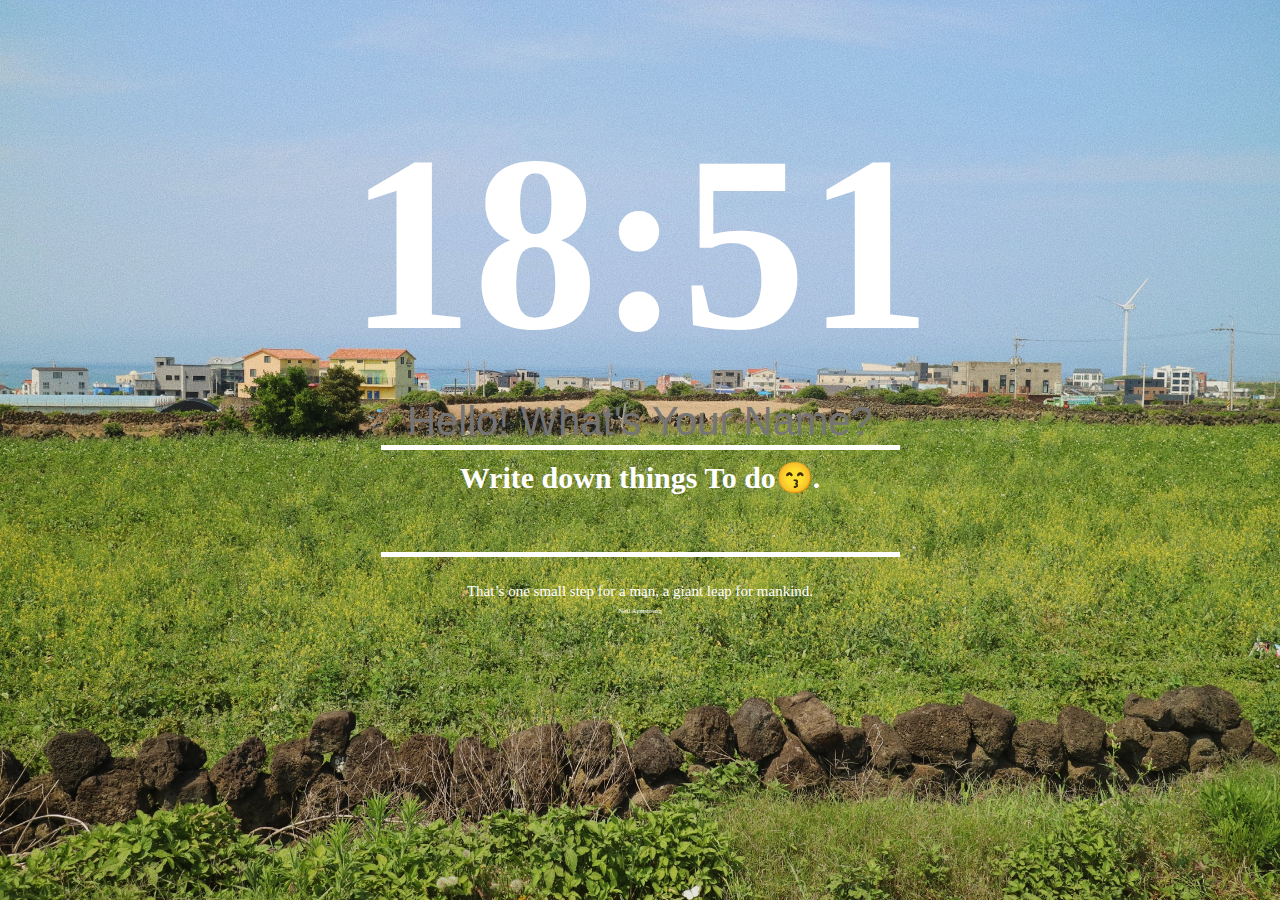
==== index-1.html @ 432d8b43 "test" ====
<!DOCTYPE html>
<html lang="en">
<head>
    <meta charset="UTF-8">
    <meta http-equiv="X-UA-Compatible" content="IE=edge">
    <meta name="viewport" content="width=device-width, initial-scale=1.0">
    <link rel="stylesheet" href="css/style.css">
    <title>Momentum</title>
</head>
<body>

    
 
    <h2 id="clock">00:00</h2>
    <h1 class="hidden" id="greeting"></h1>
    <form id="login-form" class="hidden">
        <input type="text" 
        required
        maxlength="15"
        placeholder="Hello! What's Your Name?"/>
    <button>Log in</button>
    </form>

    <h5>Write down things To do😙.</h5>

    <form id="todo-form">
        <input type="text" placeholder="" />
    </form>

    <ul id="todo-list"></ul>
    <div id="quote">
        <span></span>
        <br>
        <span></span>
    </div>

    <div id="weather">
        <span></span>
        <span></span>
    </div>
    <script src="js/clock.js"></script>  
    <script src="js/greeting.js"></script> 
    <script src="js/quotes.js"></script> 
    <script src="js/background.js"></script>
    <script src="js/todo.js"></script>
    <script src="js/weather.js"></script>
</body>
</html>
---- css/style.css ----
body {
    text-align: center;
}


input {
    border: none;
    background: transparent;
    font-size: 40px;
    border-bottom: 5px solid white;
    color: #ecf0f1;
    margin: 10px;
    text-align: center;
}

input:focus{
    outline: none;
}

h2 {
    font-size: 250px;
    color: white;

}

h5{
    color: white;
    font-size: 30px;
    margin: 0;
}

ul {
    color:white;
}


li button {
    border: none;
    background: transparent;
}

li {
    list-style: none;
}

#login-form button {
    display: none;
}

#clock {
    margin: 100px 0 0 0;
}

#quote {
    font-size: 15px;
    color: white;
    margin-bottom: 2px;
}

#quote span:last-child{
    font-size: 7px;
}

#weather {
    color: white;
}

#greeting {
    color: white;
    margin: 0;
}

.hidden {
    display: none;
}


img {
    position: absolute;
    top: 0;
    left: 0;
    width: 100%;
    height: 100%;
    z-index: -1;
}
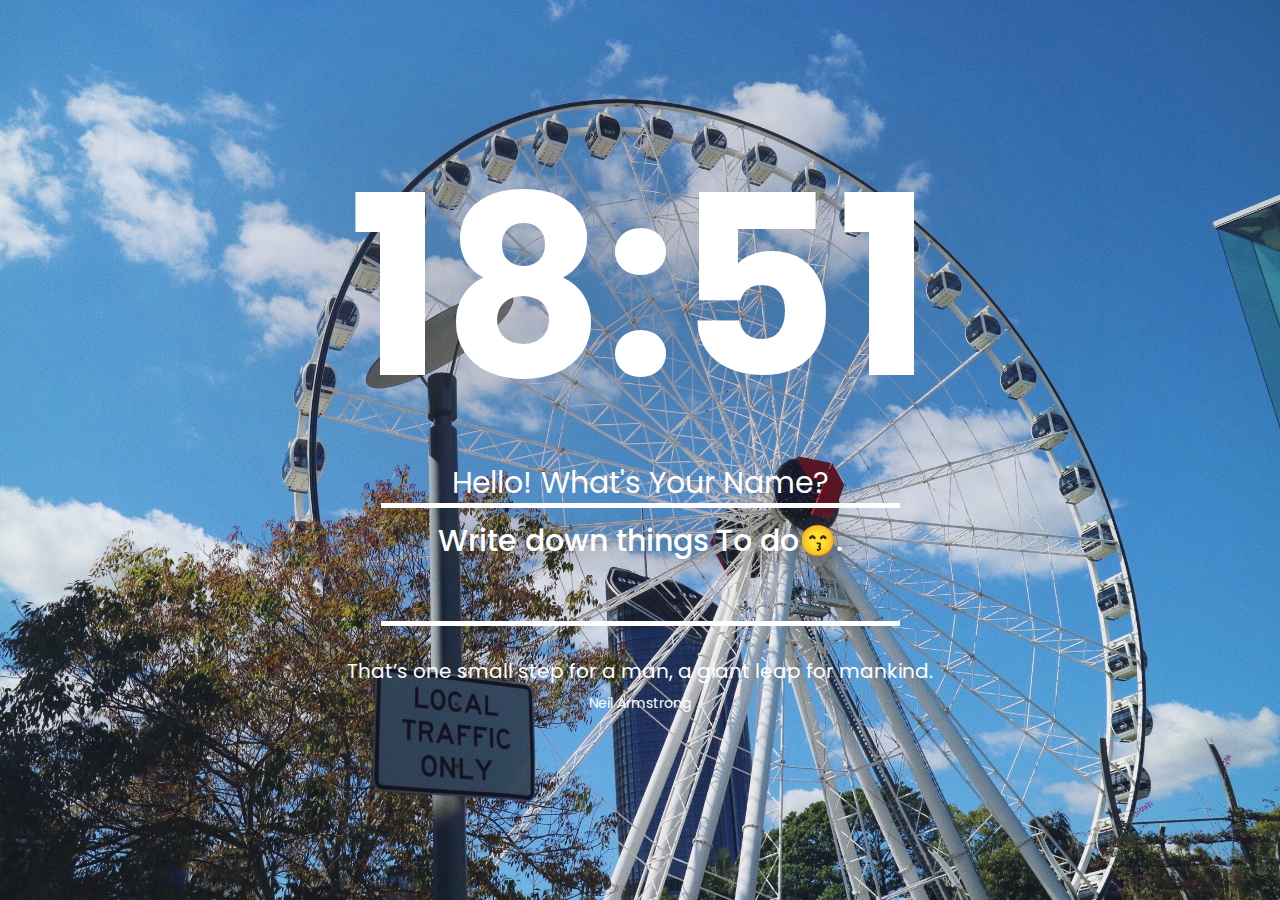
==== commit 8b5b1477: "0707 complete" ====
--- a/index-1.html
+++ b/index-1.html
@@ -5,6 +5,9 @@
     <meta http-equiv="X-UA-Compatible" content="IE=edge">
     <meta name="viewport" content="width=device-width, initial-scale=1.0">
     <link rel="stylesheet" href="css/style.css">
+    <link rel="preconnect" href="https://fonts.googleapis.com">
+<link rel="preconnect" href="https://fonts.gstatic.com" crossorigin>
+<link href="https://fonts.googleapis.com/css2?family=Poppins:wght@100;200;300;400;500;600;700;800&display=swap" rel="stylesheet">
     <title>Momentum</title>
 </head>
 <body>
@@ -36,6 +39,7 @@
 
     <div id="weather">
         <span></span>
+        <br>
         <span></span>
     </div>
     <script src="js/clock.js"></script>  
--- a/css/style.css
+++ b/css/style.css
@@ -14,8 +14,16 @@
     text-align: center;
 }
 
+input::placeholder{
+    color:white;
+    font-family: 'Poppins', sans-serif;
+    font-size: 30px;
+}
+
+
 input:focus{
     outline: none;
+    font-family: 'Poppins', sans-serif;
 }
 
 h2 {
@@ -28,6 +36,9 @@
     color: white;
     font-size: 30px;
     margin: 0;
+    text-shadow: 1px 1px 30px #525252;
+    font-family: 'Poppins', sans-serif;
+    font-weight: 500;
 }
 
 ul {
@@ -42,6 +53,7 @@
 
 li {
     list-style: none;
+    text-shadow: 1px 1px 90px gray;
 }
 
 #login-form button {
@@ -49,27 +61,49 @@
 }
 
 #clock {
-    margin: 100px 0 0 0;
+    padding: 0;
+    margin: 100px 0 -30px 0;
+    text-shadow: 1px 1px 10000px #525252;
+    font-family: 'Poppins', sans-serif;
 }
 
 #quote {
-    font-size: 15px;
+    font-size: 20px;
     color: white;
     margin-bottom: 2px;
+    font-family: 'Poppins', sans-serif;
+    
 }
 
 #quote span:last-child{
-    font-size: 7px;
+    font-size: 14px;
 }
+
+#todo-list {
+    padding: 0;
+    font-size: 20px;
+}
+
+
 
 #weather {
     color: white;
+    position: fixed;
+    top: 20px;
+    left: 20px;
+    text-shadow: 1px 1px 30px #525252;
+    font-family: 'Poppins', sans-serif;
+    font-weight: 500;
+
 }
 
 #greeting {
     color: white;
     margin: 0;
+    text-shadow: 1px 1px 90px gray;
+    font-family: 'Poppins', sans-serif;
 }
+
 
 .hidden {
     display: none;
